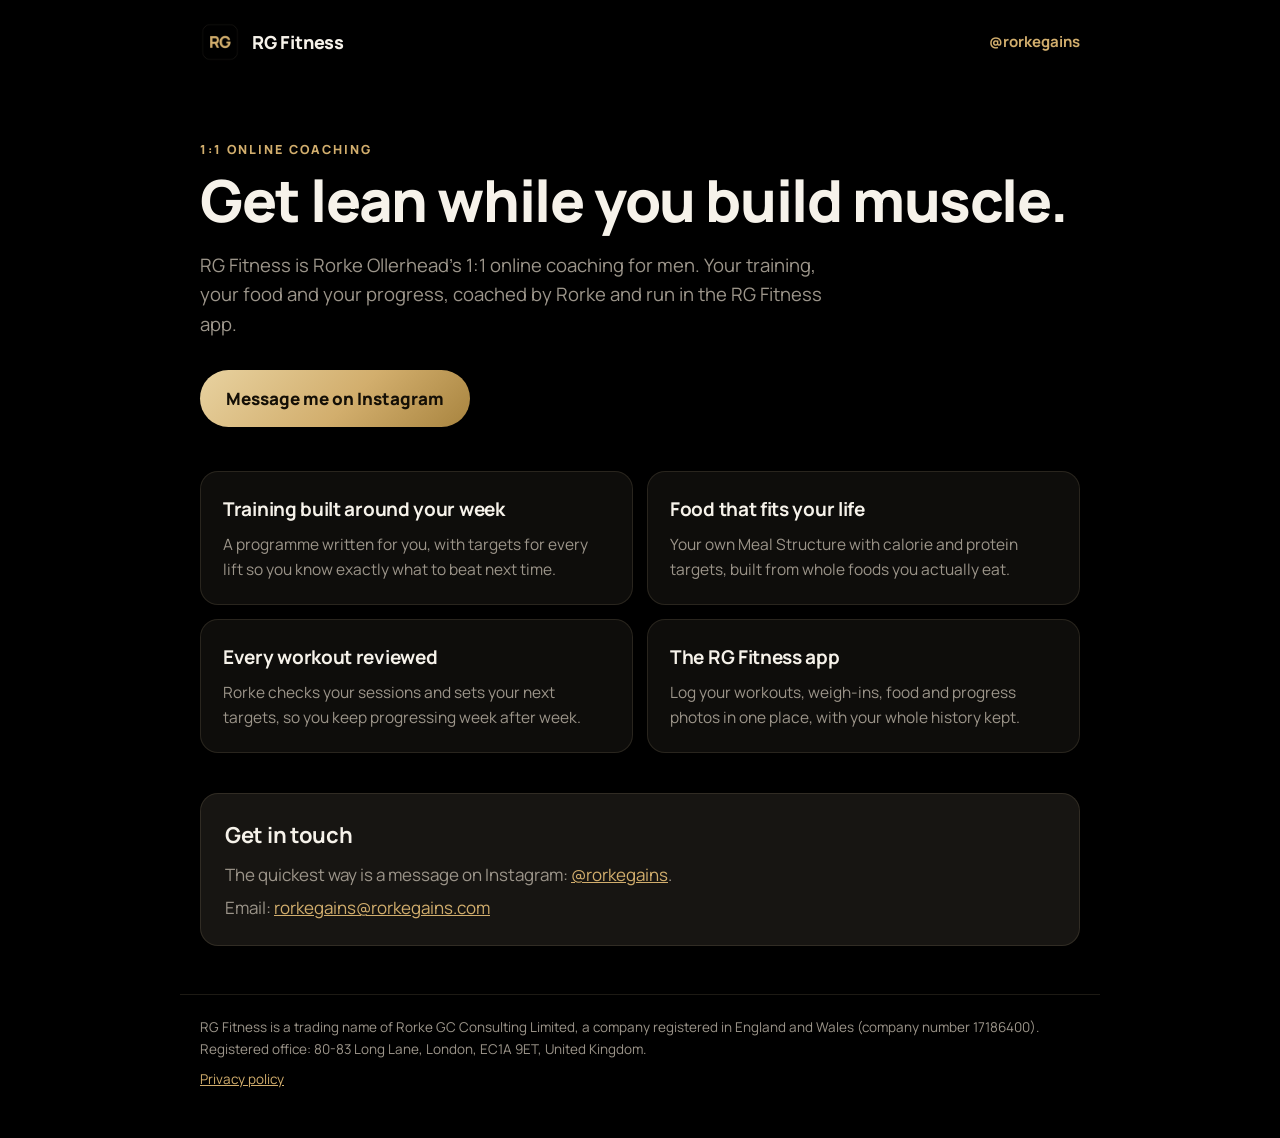
==== index.html @ 5d99e34a "rorkegains.com: RG Fitness company page and the app's privacy policy One page for Rorke GC Consultin" ====
<!doctype html>
<html lang="en-GB">
<head>
<meta charset="utf-8">
<meta name="viewport" content="width=device-width, initial-scale=1, viewport-fit=cover">
<title>RG Fitness | 1:1 online coaching for men</title>
<meta name="description" content="RG Fitness: 1:1 online coaching for men who want to get lean while building muscle. Run by Rorke Ollerhead (@rorkegains).">
<meta name="theme-color" content="#000000">
<link rel="icon" type="image/png" sizes="192x192" href="/icon-192.png">
<link rel="apple-touch-icon" href="/apple-touch-icon.png">
<link rel="preconnect" href="https://fonts.googleapis.com">
<link rel="preconnect" href="https://fonts.gstatic.com" crossorigin>
<link href="https://fonts.googleapis.com/css2?family=Manrope:wght@400;500;600;700;800&display=swap" rel="stylesheet">
<link rel="stylesheet" href="/site.css">
</head>
<body>
<header class="top">
  <a class="brand" href="/" aria-label="RG Fitness home">
    <img src="/icon-192.png" alt="" width="40" height="40">
    <span>RG Fitness</span>
  </a>
  <a class="link" href="https://www.instagram.com/rorkegains/" rel="noopener">@rorkegains</a>
</header>

<main>
  <section class="hero">
    <p class="eyebrow">1:1 online coaching</p>
    <h1>Get lean while you build muscle.</h1>
    <p class="lead">RG Fitness is Rorke Ollerhead's 1:1 online coaching for men. Your training, your food and your progress, coached by Rorke and run in the RG Fitness app.</p>
    <a class="button" href="https://www.instagram.com/rorkegains/" rel="noopener">Message me on Instagram</a>
  </section>

  <section class="cards" aria-label="What you get">
    <div class="card">
      <h2>Training built around your week</h2>
      <p>A programme written for you, with targets for every lift so you know exactly what to beat next time.</p>
    </div>
    <div class="card">
      <h2>Food that fits your life</h2>
      <p>Your own Meal Structure with calorie and protein targets, built from whole foods you actually eat.</p>
    </div>
    <div class="card">
      <h2>Every workout reviewed</h2>
      <p>Rorke checks your sessions and sets your next targets, so you keep progressing week after week.</p>
    </div>
    <div class="card">
      <h2>The RG Fitness app</h2>
      <p>Log your workouts, weigh-ins, food and progress photos in one place, with your whole history kept.</p>
    </div>
  </section>

  <section class="contact" aria-label="Contact">
    <h2>Get in touch</h2>
    <p>The quickest way is a message on Instagram: <a href="https://www.instagram.com/rorkegains/" rel="noopener">@rorkegains</a>.</p>
    <p>Email: <a href="mailto:rorkegains@rorkegains.com">rorkegains@rorkegains.com</a></p>
  </section>
</main>

<footer class="foot">
  <p>RG Fitness is a trading name of Rorke GC Consulting Limited, a company registered in England and Wales (company number 17186400). Registered office: 80-83 Long Lane, London, EC1A 9ET, United Kingdom.</p>
  <p><a href="/privacy">Privacy policy</a></p>
</footer>
</body>
</html>
---- site.css ----
/* RG Fitness: brand gold on black (the app's Gold look). */
:root {
  --bg: #000000;
  --surface: #0e0d0b;
  --surface2: #171512;
  --line: rgba(232, 210, 160, 0.12);
  --text: #f6f2ea;
  --muted: #9c958a;
  --gold: #d2ae6d;
  --gold-hi: #e8d2a0;
  --gold-ink: #140f06;
}
* { box-sizing: border-box; }
html { -webkit-text-size-adjust: 100%; }
body {
  margin: 0;
  background: var(--bg);
  color: var(--text);
  font-family: Manrope, system-ui, -apple-system, "Segoe UI", sans-serif;
  font-size: 17px;
  line-height: 1.6;
}
a { color: var(--gold); }
a:hover { color: var(--gold-hi); }
img { display: block; }

.top, main, .foot { width: 100%; max-width: 920px; margin: 0 auto; padding: 0 20px; }
.top { display: flex; align-items: center; justify-content: space-between; padding-top: 22px; padding-bottom: 22px; }
.brand { display: flex; align-items: center; gap: 12px; color: var(--text); text-decoration: none; font-weight: 800; font-size: 18px; letter-spacing: -0.2px; }
.brand img { border-radius: 10px; }
.link { font-weight: 700; font-size: 15px; text-decoration: none; }

.eyebrow { margin: 0 0 10px; color: var(--gold); font-weight: 800; font-size: 12.5px; letter-spacing: 2px; text-transform: uppercase; }
h1 { margin: 0; font-weight: 800; font-size: clamp(34px, 7vw, 58px); line-height: 1.05; letter-spacing: -1.4px; }
h2 { font-weight: 700; letter-spacing: -0.3px; }
.lead { max-width: 640px; margin: 20px 0 30px; color: var(--muted); font-size: 18.5px; }
.muted { color: var(--muted); }

.hero { padding: 56px 0 44px; }
.button {
  display: inline-block;
  padding: 15px 26px;
  border-radius: 999px;
  background: linear-gradient(135deg, var(--gold-hi), var(--gold) 55%, #a8843f);
  color: var(--gold-ink);
  font-weight: 800;
  text-decoration: none;
}
.button:hover { color: var(--gold-ink); filter: brightness(1.05); }

.cards { display: grid; grid-template-columns: repeat(2, 1fr); gap: 14px; padding-bottom: 40px; }
@media (max-width: 640px) { .cards { grid-template-columns: 1fr; } .hero { padding-top: 32px; } }
.card { background: var(--surface); border: 1px solid var(--line); border-radius: 18px; padding: 22px; }
.card h2 { margin: 0 0 8px; font-size: 19px; }
.card p { margin: 0; color: var(--muted); font-size: 15.5px; }

.contact { background: var(--surface2); border: 1px solid var(--line); border-radius: 18px; padding: 24px; margin-bottom: 48px; }
.contact h2 { margin: 0 0 8px; font-size: 22px; }
.contact p { margin: 6px 0 0; color: var(--muted); }

.doc { max-width: 760px; padding-top: 30px; padding-bottom: 40px; }
.doc h1 { font-size: clamp(30px, 6vw, 44px); margin-bottom: 8px; }
.doc h2 { margin: 34px 0 8px; font-size: 21px; }
.doc p, .doc li { color: #d9d3c8; }
.doc ul { padding-left: 20px; }
.doc li { margin: 6px 0; }
.doc strong { color: var(--text); }

.foot { border-top: 1px solid var(--line); padding-top: 22px; padding-bottom: 40px; color: var(--muted); font-size: 13.5px; }
.foot p { margin: 0 0 8px; }
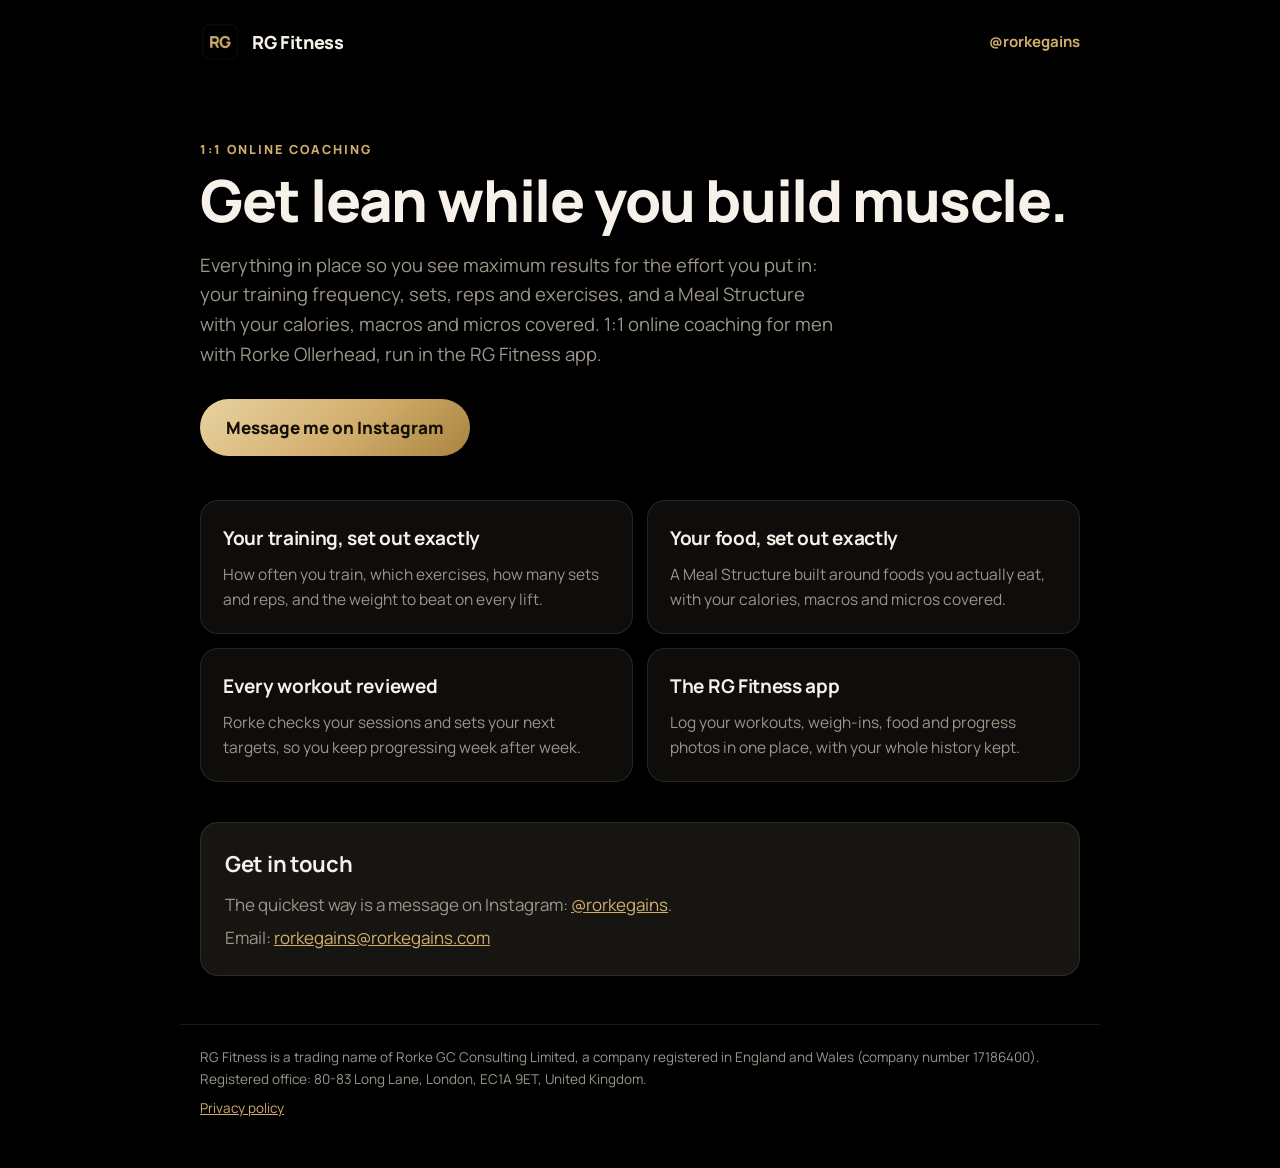
==== commit 881b4d38: "Home page: the specifics (training frequency, sets, reps, exercises; Meal Structure with calories, m" ====
--- a/index.html
+++ b/index.html
@@ -26,18 +26,18 @@
   <section class="hero">
     <p class="eyebrow">1:1 online coaching</p>
     <h1>Get lean while you build muscle.</h1>
-    <p class="lead">RG Fitness is Rorke Ollerhead's 1:1 online coaching for men. Your training, your food and your progress, coached by Rorke and run in the RG Fitness app.</p>
+    <p class="lead">Everything in place so you see maximum results for the effort you put in: your training frequency, sets, reps and exercises, and a Meal Structure with your calories, macros and micros covered. 1:1 online coaching for men with Rorke Ollerhead, run in the RG Fitness app.</p>
     <a class="button" href="https://www.instagram.com/rorkegains/" rel="noopener">Message me on Instagram</a>
   </section>
 
   <section class="cards" aria-label="What you get">
     <div class="card">
-      <h2>Training built around your week</h2>
-      <p>A programme written for you, with targets for every lift so you know exactly what to beat next time.</p>
+      <h2>Your training, set out exactly</h2>
+      <p>How often you train, which exercises, how many sets and reps, and the weight to beat on every lift.</p>
     </div>
     <div class="card">
-      <h2>Food that fits your life</h2>
-      <p>Your own Meal Structure with calorie and protein targets, built from whole foods you actually eat.</p>
+      <h2>Your food, set out exactly</h2>
+      <p>A Meal Structure built around foods you actually eat, with your calories, macros and micros covered.</p>
     </div>
     <div class="card">
       <h2>Every workout reviewed</h2>
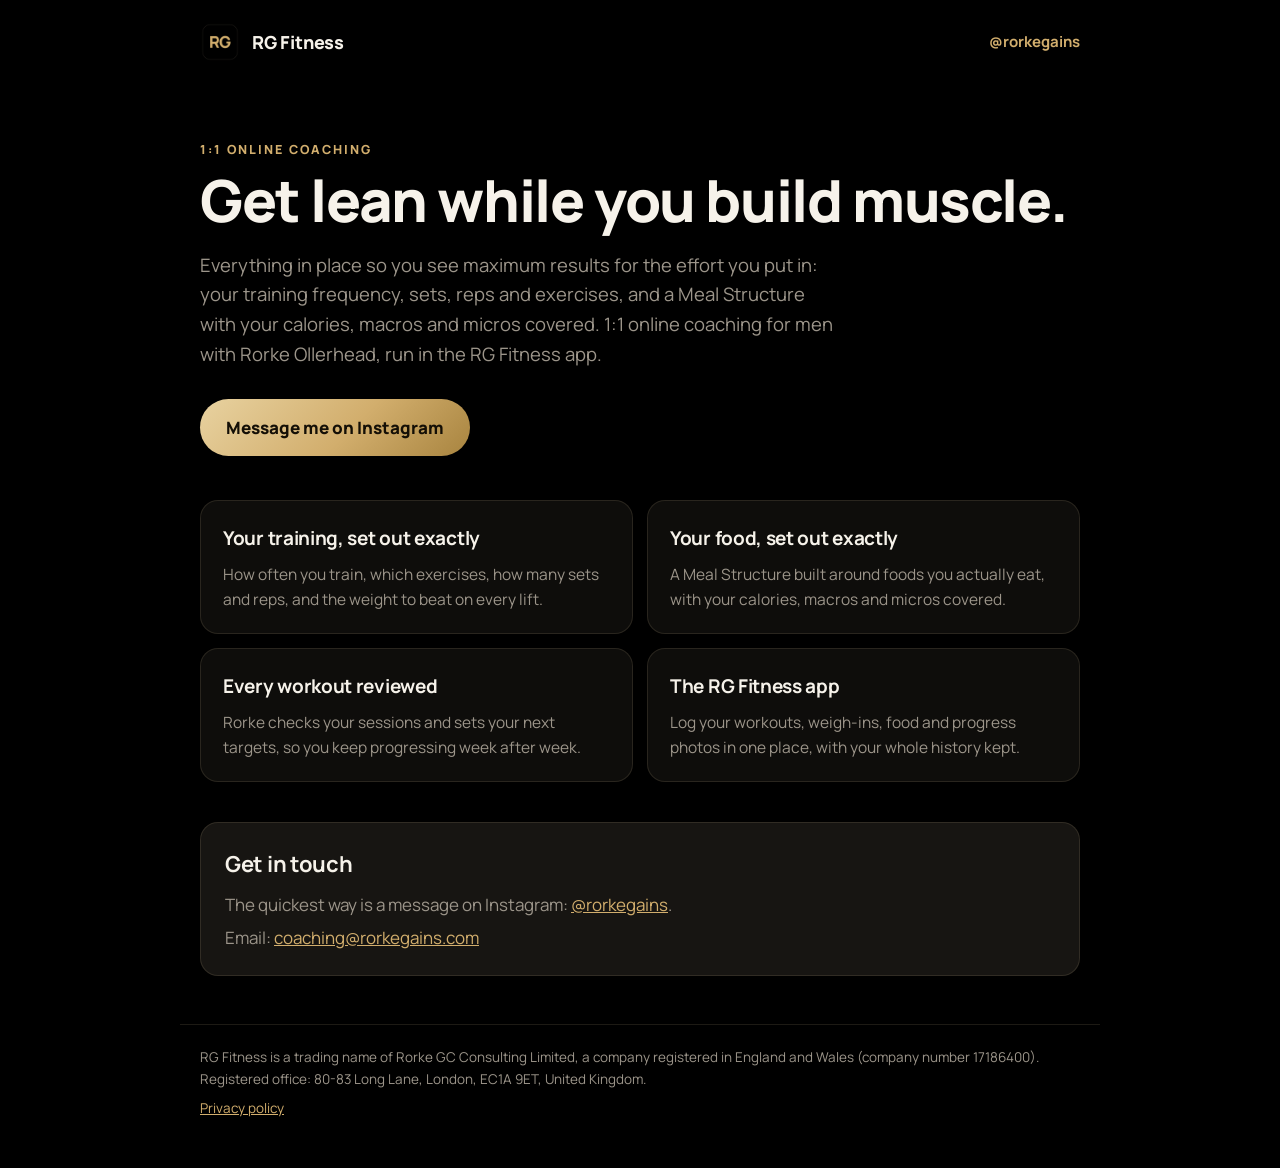
==== commit 1fc6d41f: "Contact email: coaching@rorkegains.com (the inbox Rorke uses) Co-Authored-By: Claude Opus 5.5 <norep" ====
--- a/index.html
+++ b/index.html
@@ -52,7 +52,7 @@
   <section class="contact" aria-label="Contact">
     <h2>Get in touch</h2>
     <p>The quickest way is a message on Instagram: <a href="https://www.instagram.com/rorkegains/" rel="noopener">@rorkegains</a>.</p>
-    <p>Email: <a href="mailto:rorkegains@rorkegains.com">rorkegains@rorkegains.com</a></p>
+    <p>Email: <a href="mailto:coaching@rorkegains.com">coaching@rorkegains.com</a></p>
   </section>
 </main>
 
